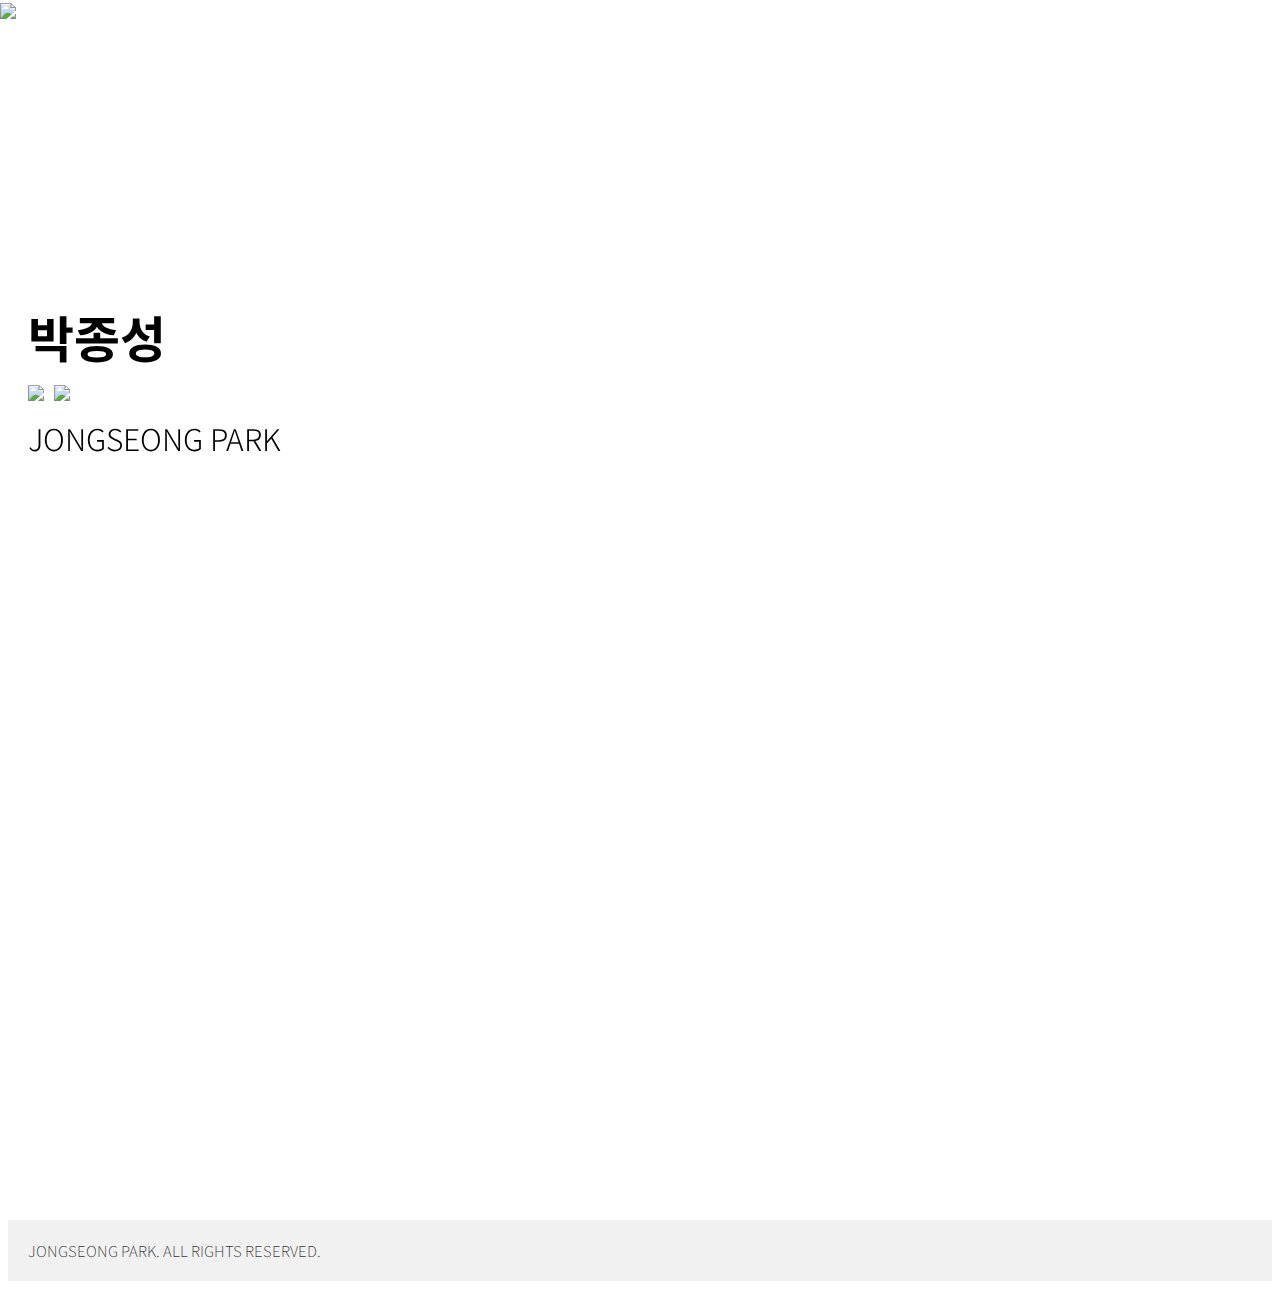
==== index.html @ b063826c "Update index.html" ====
<!DOCTYPE html>
<html lang="en">
<head>
    <meta charset="UTF-8">
    <meta http-equiv="X-UA-Compatible" content="IE=edge">
    <meta name="viewport" content="width=device-width, initial-scale=1.0">
    <title>박종성</title>
    <style>
        @import url('https://fonts.googleapis.com/css2?family=Noto+Sans+KR:wght@300&display=swap');
        @import url('https://fonts.googleapis.com/css2?family=Noto+Sans+KR:wght@700&display=swap');

        *{
            font-family: 'Noto Sans KR', sans-serif;
        }
        .bg{
            position: fixed;
            top: 0;
            left: 0;
            width: 100%;
            height: 100%;
            z-index: -10;
        }
        .bg_img{
            width: 350px;
            height: auto;
        }
        .main{
            margin-top: 0px;
            
            height: 130vh;
        }
        .name_kr{
            color: black;
            font-size: 50px;
            font-weight: 700;
            padding: 250px 0px 0px 20px;
            margin-bottom: 0px;
            
        }
        .name_en{
            color: black;
            font-size: 30px;
            font-weight: 300;
            padding: 10px 0px 0px 20px;
            margin-top: 0px;
        }
        .copyright{
            position: relative;

            background-color: #f1f1f1;
            color: rgba(0, 0, 0, 0.809);

            padding-top: 20px;
            padding-bottom: 20px;
            padding-left: 20px;

            font-size: 15px;
            font-weight: 200;
        }
        .tags{
            display: flex;
            flex-direction: row;
            padding-left: 20px;
            padding-top: 10px;
        }
        .insta{
            padding-left: 10px;
        }
    </style>
</head>
<body>
    <div class="main">
        <div class="bg">
            <img class="bg_img" src="https://firebasestorage.googleapis.com/v0/b/honeytip-park.appspot.com/o/images%2FJS.jpg?alt=media&token=c2199845-81ab-48b8-be0e-e66565438d45">
        </div>
        <p class="name_kr">박종성</p>
        <div class="tags">
            <a href="https://www.facebook.com/profile.php?id=100010257286945" class="facebook">
                <img src="http://www.mystic89.net/public/images/artists/contact/btn-fb.png" class="face">
            </a>
            <a href="https://www.instagram.com/pjsc0903/" class="instagram">
                <img src="http://www.mystic89.net/public/images/artists/contact/btn-in.png" class="insta">
            </a>
        </div>
        <p class="name_en">JONGSEONG PARK</p>
    </div>
    <div class="copyright">JONGSEONG PARK. ALL RIGHTS RESERVED.</div>
</body>
</html>
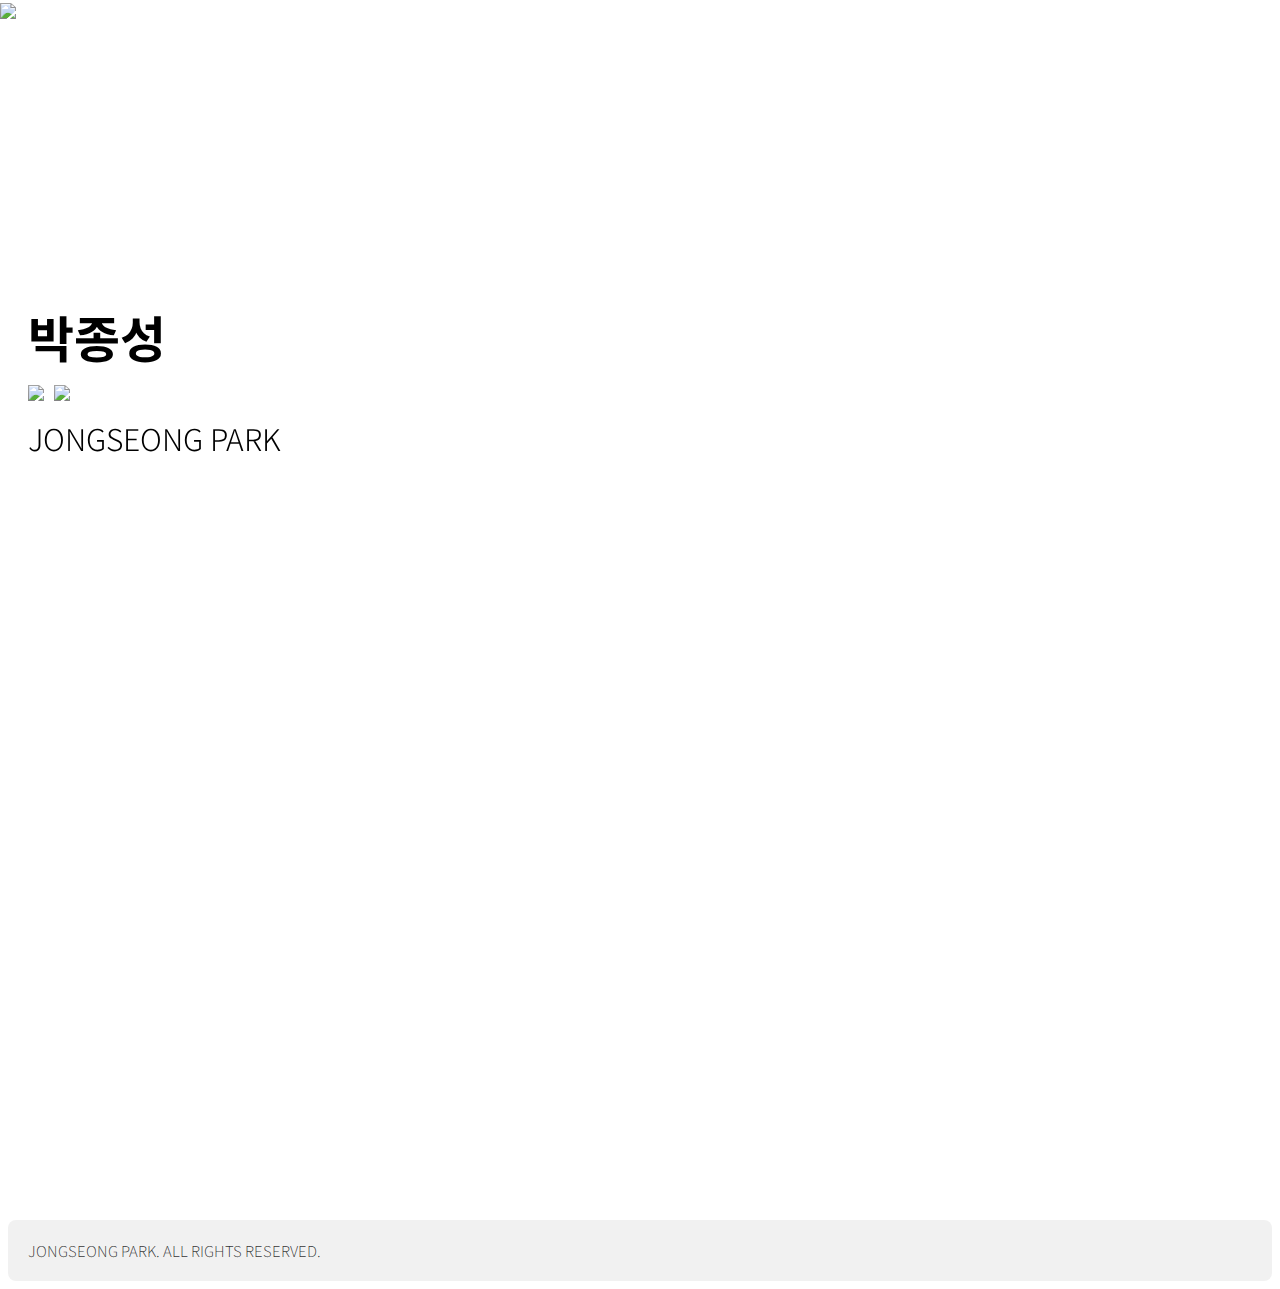
==== commit 5ad5e621: "Update index.html" ====
--- a/index.html
+++ b/index.html
@@ -21,7 +21,7 @@
             z-index: -10;
         }
         .bg_img{
-            width: 350px;
+            max-width: 100%;
             height: auto;
         }
         .main{
@@ -47,6 +47,9 @@
         .copyright{
             position: relative;
 
+            border: none;
+            border-radius: 8px;
+
             background-color: #f1f1f1;
             color: rgba(0, 0, 0, 0.809);
 
@@ -71,7 +74,7 @@
 <body>
     <div class="main">
         <div class="bg">
-            <img class="bg_img" src="https://firebasestorage.googleapis.com/v0/b/honeytip-park.appspot.com/o/images%2FJS.jpg?alt=media&token=c2199845-81ab-48b8-be0e-e66565438d45">
+            <img class="bg_img" src="https://firebasestorage.googleapis.com/v0/b/honeytip-park.appspot.com/o/images%2FIMG_8312.jpg?alt=media&token=772fc15f-e96f-4cde-b88f-b465b119fff0">
         </div>
         <p class="name_kr">박종성</p>
         <div class="tags">
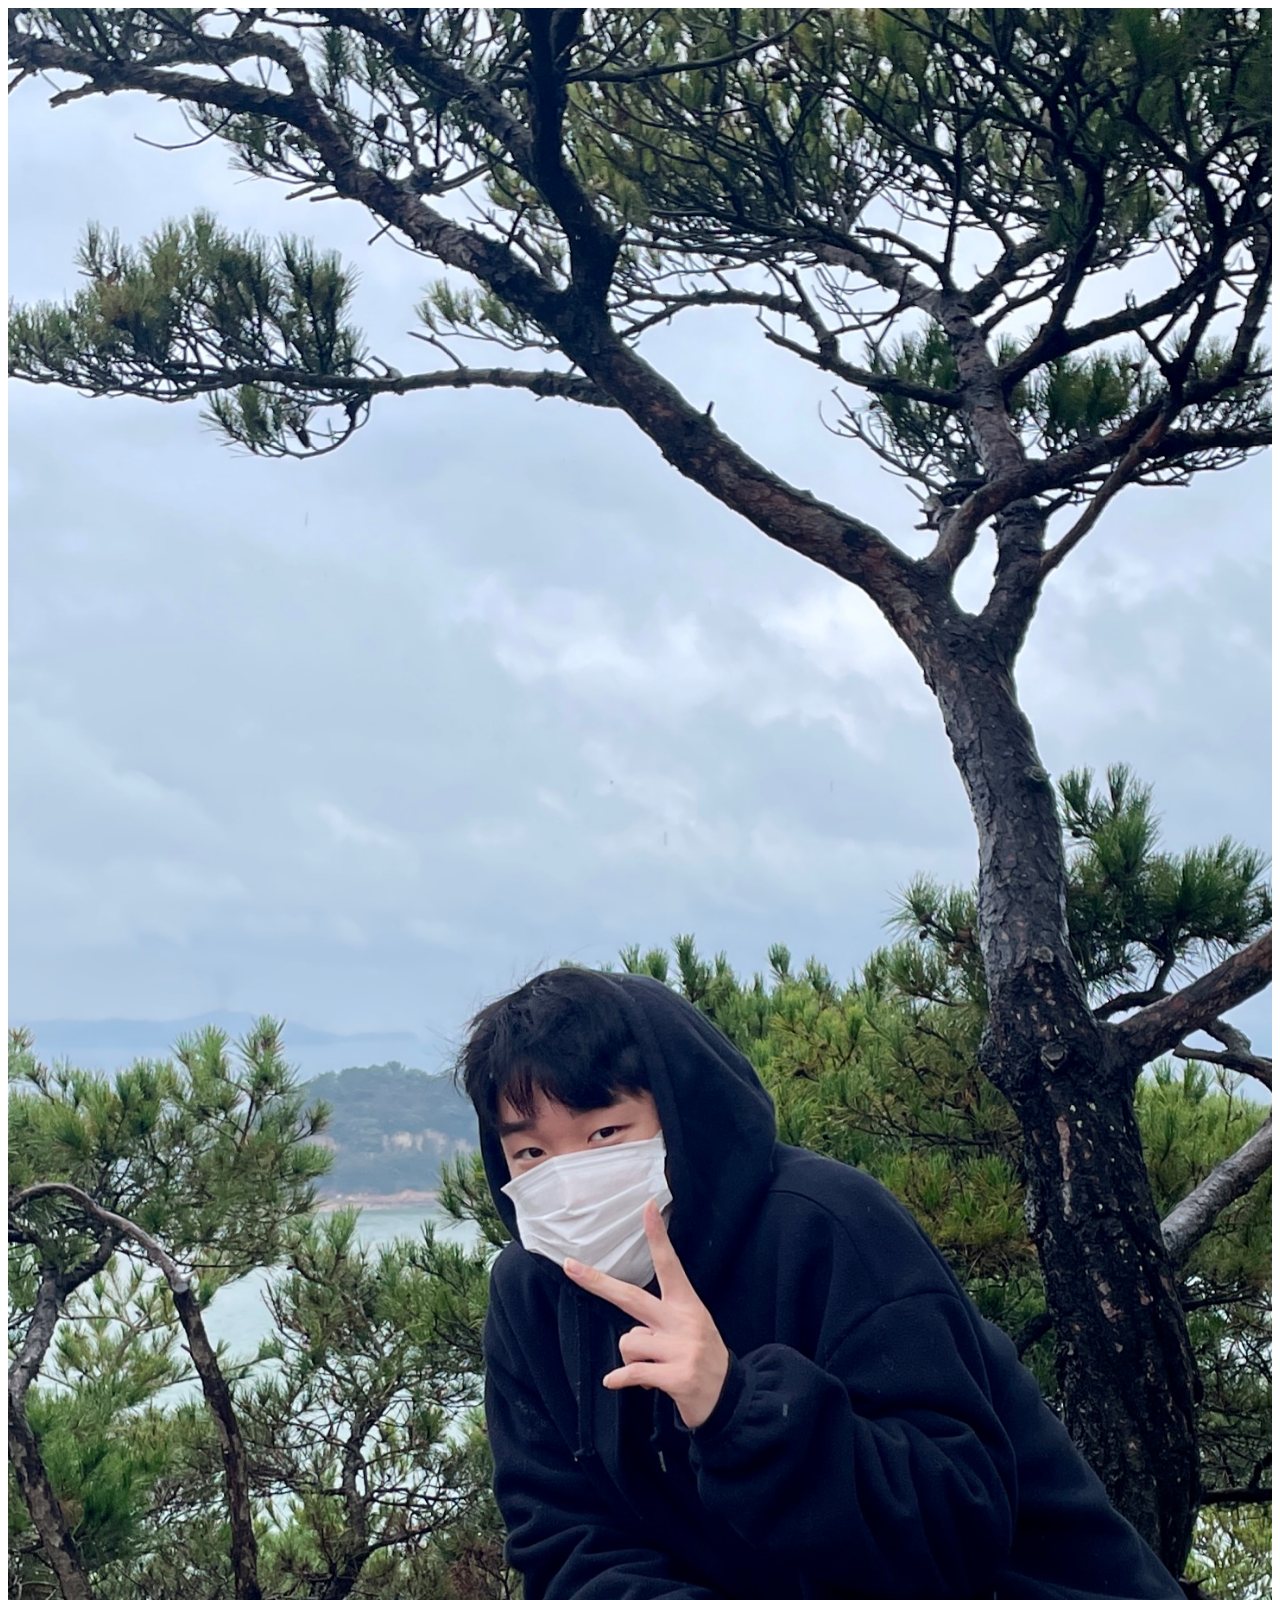
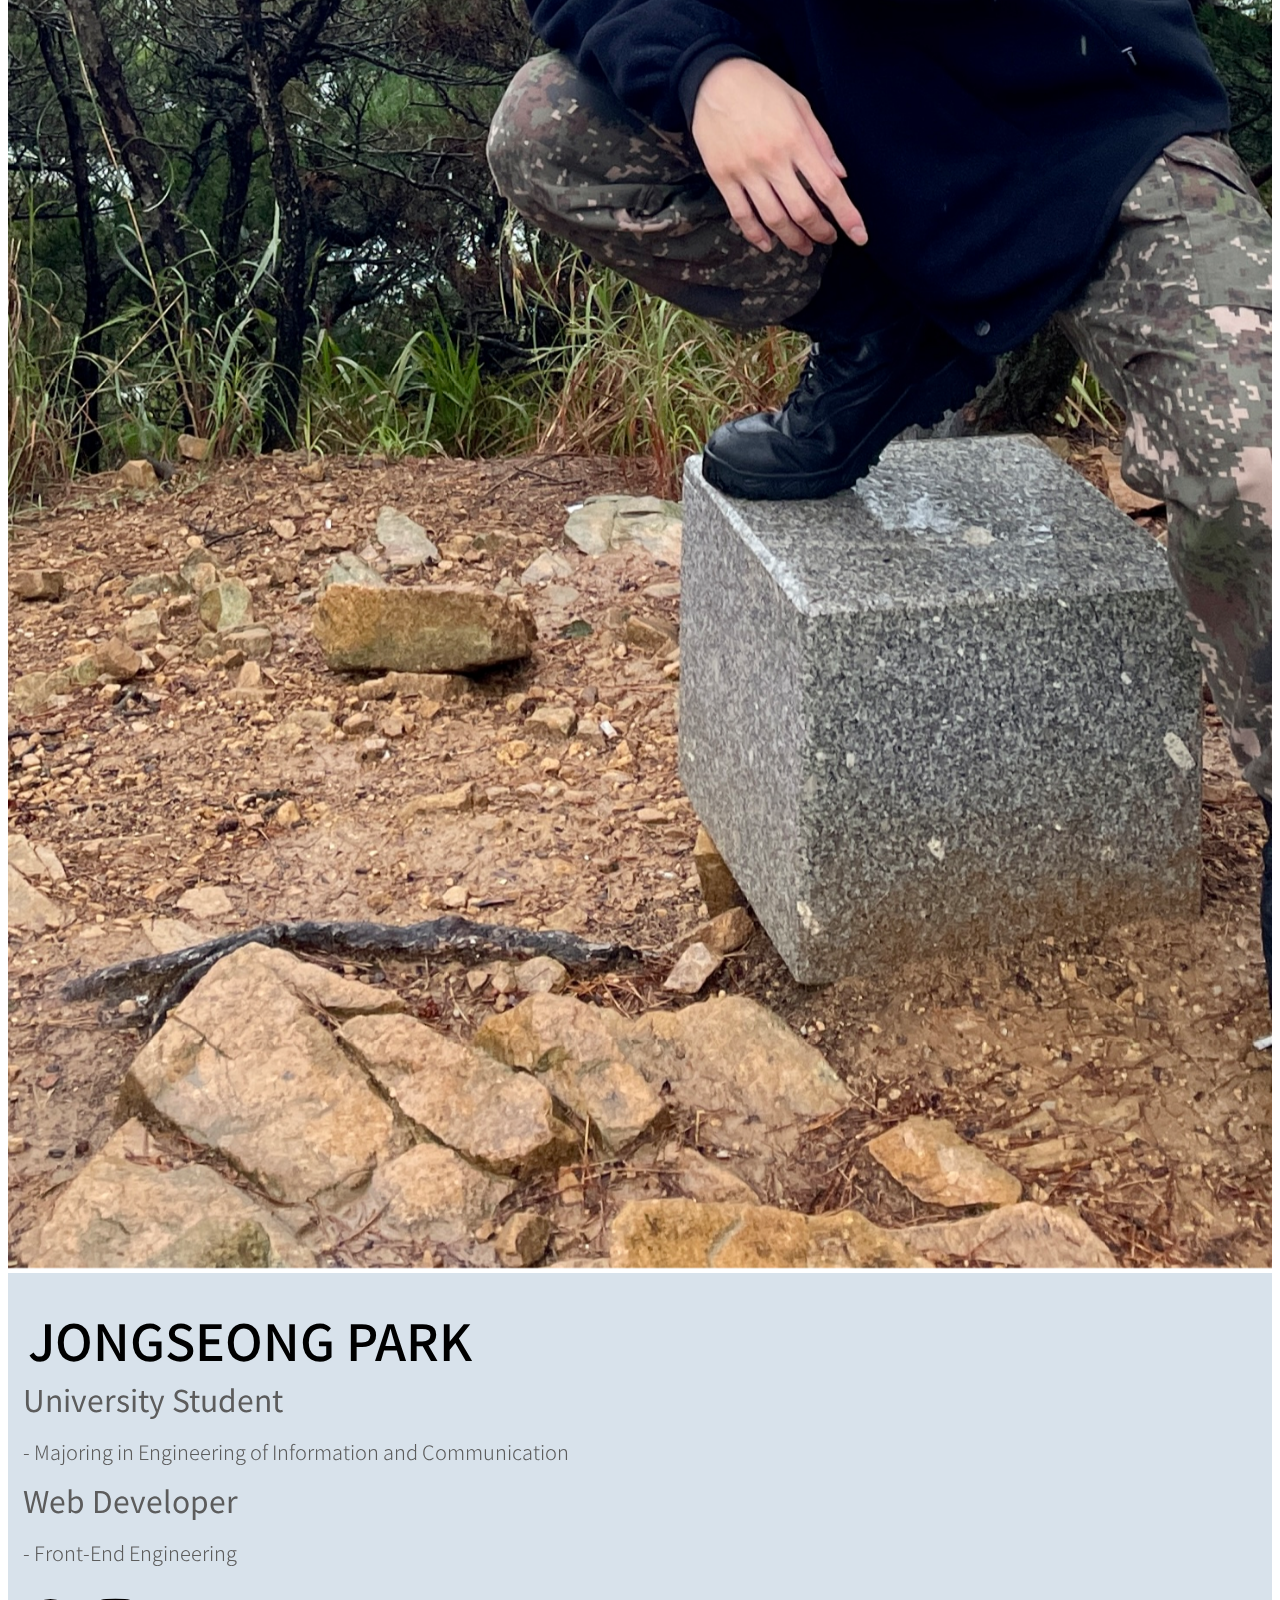
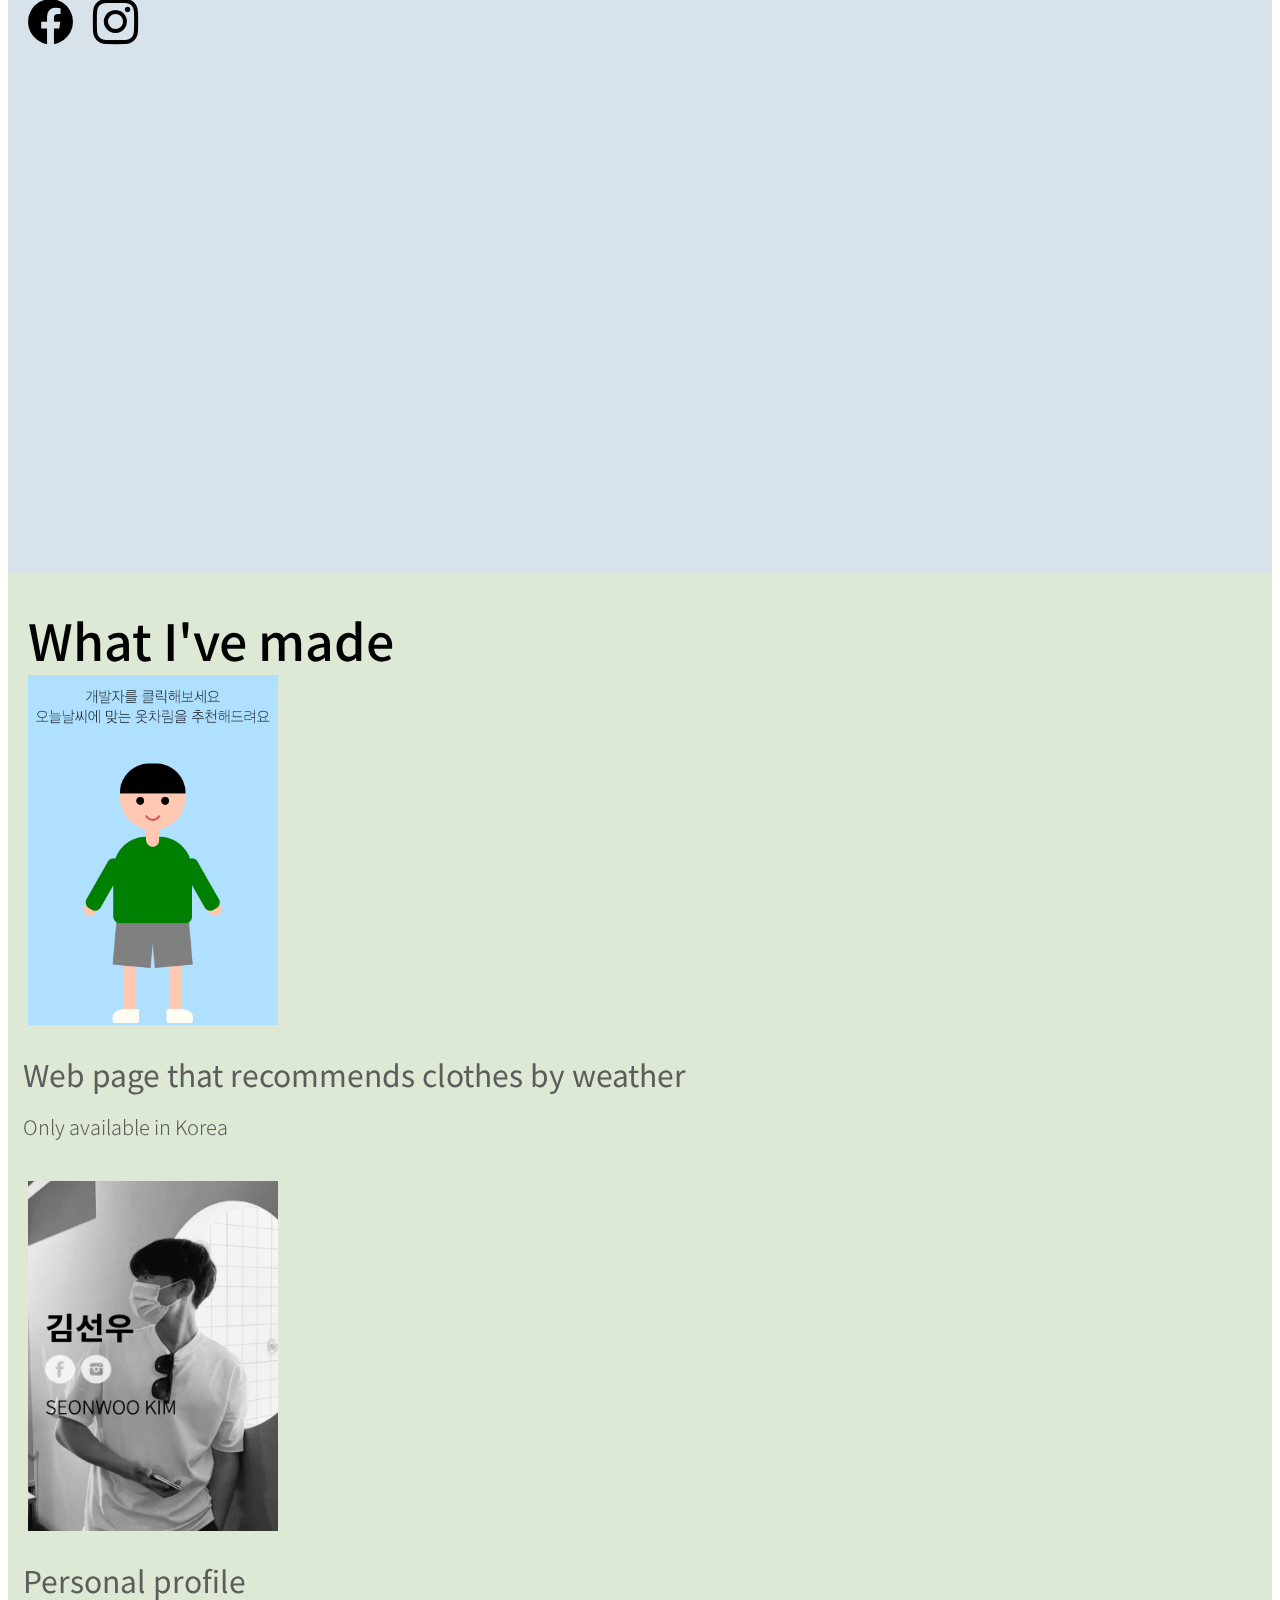
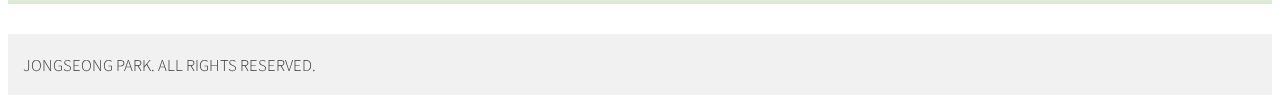
==== commit 40475cc3: "Add files via upload" ====
--- a/index.html
+++ b/index.html
@@ -4,7 +4,10 @@
     <meta charset="UTF-8">
     <meta http-equiv="X-UA-Compatible" content="IE=edge">
     <meta name="viewport" content="width=device-width, initial-scale=1.0">
-    <title>박종성</title>
+    <link href="https://cdn.jsdelivr.net/npm/bootstrap@5.2.3/dist/css/bootstrap.min.css" rel="stylesheet" integrity="sha384-rbsA2VBKQhggwzxH7pPCaAqO46MgnOM80zW1RWuH61DGLwZJEdK2Kadq2F9CUG65" crossorigin="anonymous">
+    <script src="https://cdn.jsdelivr.net/npm/bootstrap@5.2.3/dist/js/bootstrap.bundle.min.js" integrity="sha384-kenU1KFdBIe4zVF0s0G1M5b4hcpxyD9F7jL+jjXkk+Q2h455rYXK/7HAuoJl+0I4" crossorigin="anonymous"></script>
+    <link rel="stylesheet" href="https://cdn.jsdelivr.net/npm/bootstrap-icons@1.8.0/font/bootstrap-icons.css">
+    <title>JONGSEONG PARK</title>
     <style>
         @import url('https://fonts.googleapis.com/css2?family=Noto+Sans+KR:wght@300&display=swap');
         @import url('https://fonts.googleapis.com/css2?family=Noto+Sans+KR:wght@700&display=swap');
@@ -12,50 +15,71 @@
         *{
             font-family: 'Noto Sans KR', sans-serif;
         }
+        .row > *{
+            margin: 0 0 0 0;
+            padding: 0 0 0 0;
+        }
+        .row > #first_content{
+            padding-left: 11px;
+        }
+        .row > #second_content{
+            padding-left: 11px;
+        }
         .bg{
-            position: fixed;
+            position: sticky;
             top: 0;
-            left: 0;
-            width: 100%;
-            height: 100%;
             z-index: -10;
         }
         .bg_img{
-            max-width: 100%;
-            height: auto;
+            width: 100%;
         }
         .main{
             margin-top: 0px;
-            
-            height: 130vh;
         }
-        .name_kr{
+        #first_content{
+            margin-left: 0;
+            margin-right: 0;
+
+            background-color: rgba(209, 221, 231, 0.85);
+
+            max-width: 100%;
+            height: 100vh;
+        }
+        #second_content{
+            margin-left: 0;
+            margin-right: 0;
+
+            background-color: rgba(218, 231, 209, 0.93);
+
+            max-width: 100%;
+        }
+        .name{
             color: black;
             font-size: 50px;
-            font-weight: 700;
-            padding: 250px 0px 0px 20px;
-            margin-bottom: 0px;
+            font-weight: 500;
+            padding: 30px 0px 0px 20px;
             
         }
-        .name_en{
-            color: black;
+        .description{
+            color: rgb(92, 92, 92);
             font-size: 30px;
+            font-weight: 400;
+            line-height: 160%;
+            margin-top: 0px;
+            padding-left: 15px;
+        }
+        p > span{
+            color: rgb(92, 92, 92);
+            font-size: 20px;
             font-weight: 300;
-            padding: 10px 0px 0px 20px;
-            margin-top: 0px;
         }
         .copyright{
-            position: relative;
-
-            border: none;
-            border-radius: 8px;
-
             background-color: #f1f1f1;
             color: rgba(0, 0, 0, 0.809);
 
             padding-top: 20px;
             padding-bottom: 20px;
-            padding-left: 20px;
+            padding-left: 15px;
 
             font-size: 15px;
             font-weight: 200;
@@ -65,28 +89,77 @@
             flex-direction: row;
             padding-left: 20px;
             padding-top: 10px;
+            padding-bottom: 20px;
+
+            z-index: 10;
         }
-        .insta{
-            padding-left: 10px;
+        i{
+            font-size: 45px;
+            color: black;
+        }
+        #insta{
+            padding-left: 20px;
+        }
+        #content_img{
+            width: 250px;
+            height: 350px;
+            padding: 0 0 20px 20px;
         }
     </style>
 </head>
 <body>
-    <div class="main">
-        <div class="bg">
-            <img class="bg_img" src="https://firebasestorage.googleapis.com/v0/b/honeytip-park.appspot.com/o/images%2FIMG_8312.jpg?alt=media&token=772fc15f-e96f-4cde-b88f-b465b119fff0">
+    <div class="container main">
+        <div class="row" >
+            <div class="bg col-12 col-lg-3">
+                <img src="jongseong.jpg" class="bg_img">
+            </div>
+            <div class="content col-12 col-lg-9">
+                <div class="row" id="first_content">
+                    <p class="name">JONGSEONG PARK</p>
+                    <p class="description">
+                        University Student<br>
+                        <span>- Majoring in Engineering of Information and Communication</span><br>
+                        Web Developer<br>
+                        <span>- Front-End Engineering</span>
+                    </p>
+                    <div class="tags">
+                        <a href="https://www.facebook.com/profile.php?id=100010257286945">
+                            <i class="bi bi-facebook" id="face"></i>
+                        </a>
+                        <a href="https://www.instagram.com/pjsc0903/">
+                            <i class="bi bi-instagram" id="insta"></i>
+                        </a>
+                    </div>
+                </div>
+                <div class="row" id="second_content">
+                    <p class="name">What I've made</p>
+                    <div class="row">
+                        <div class="col-12 col-lg-3">
+                            <a href="https://clothes-by-weather.netlify.app">
+                                <img src="screenWT.png" id="content_img">
+                            </a>
+                        </div>
+                        <div class="col-12 col-lg-9">
+                            <p class="description">Web page that recommends clothes by weather<br>
+                                <span>Only available in Korea</span>
+                            </p>
+                        </div>
+                    </div>
+                    <div class="row">
+                        <div class="col-12 col-lg-3">
+                            <a href="https://parkjongseong93.github.io/SeonWoo/">
+                                <img src="screenSW.png" id="content_img">
+                            </a>
+                        </div>
+                        <div class="col-12 col-lg-9">
+                            <p class="description">Personal profile</p>
+                        </div>
+                    </div>
+                </div>
+            </div>
         </div>
-        <p class="name_kr">박종성</p>
-        <div class="tags">
-            <a href="https://www.facebook.com/profile.php?id=100010257286945" class="facebook">
-                <img src="http://www.mystic89.net/public/images/artists/contact/btn-fb.png" class="face">
-            </a>
-            <a href="https://www.instagram.com/pjsc0903/" class="instagram">
-                <img src="http://www.mystic89.net/public/images/artists/contact/btn-in.png" class="insta">
-            </a>
-        </div>
-        <p class="name_en">JONGSEONG PARK</p>
     </div>
     <div class="copyright">JONGSEONG PARK. ALL RIGHTS RESERVED.</div>
+    
 </body>
-</html>
+</html>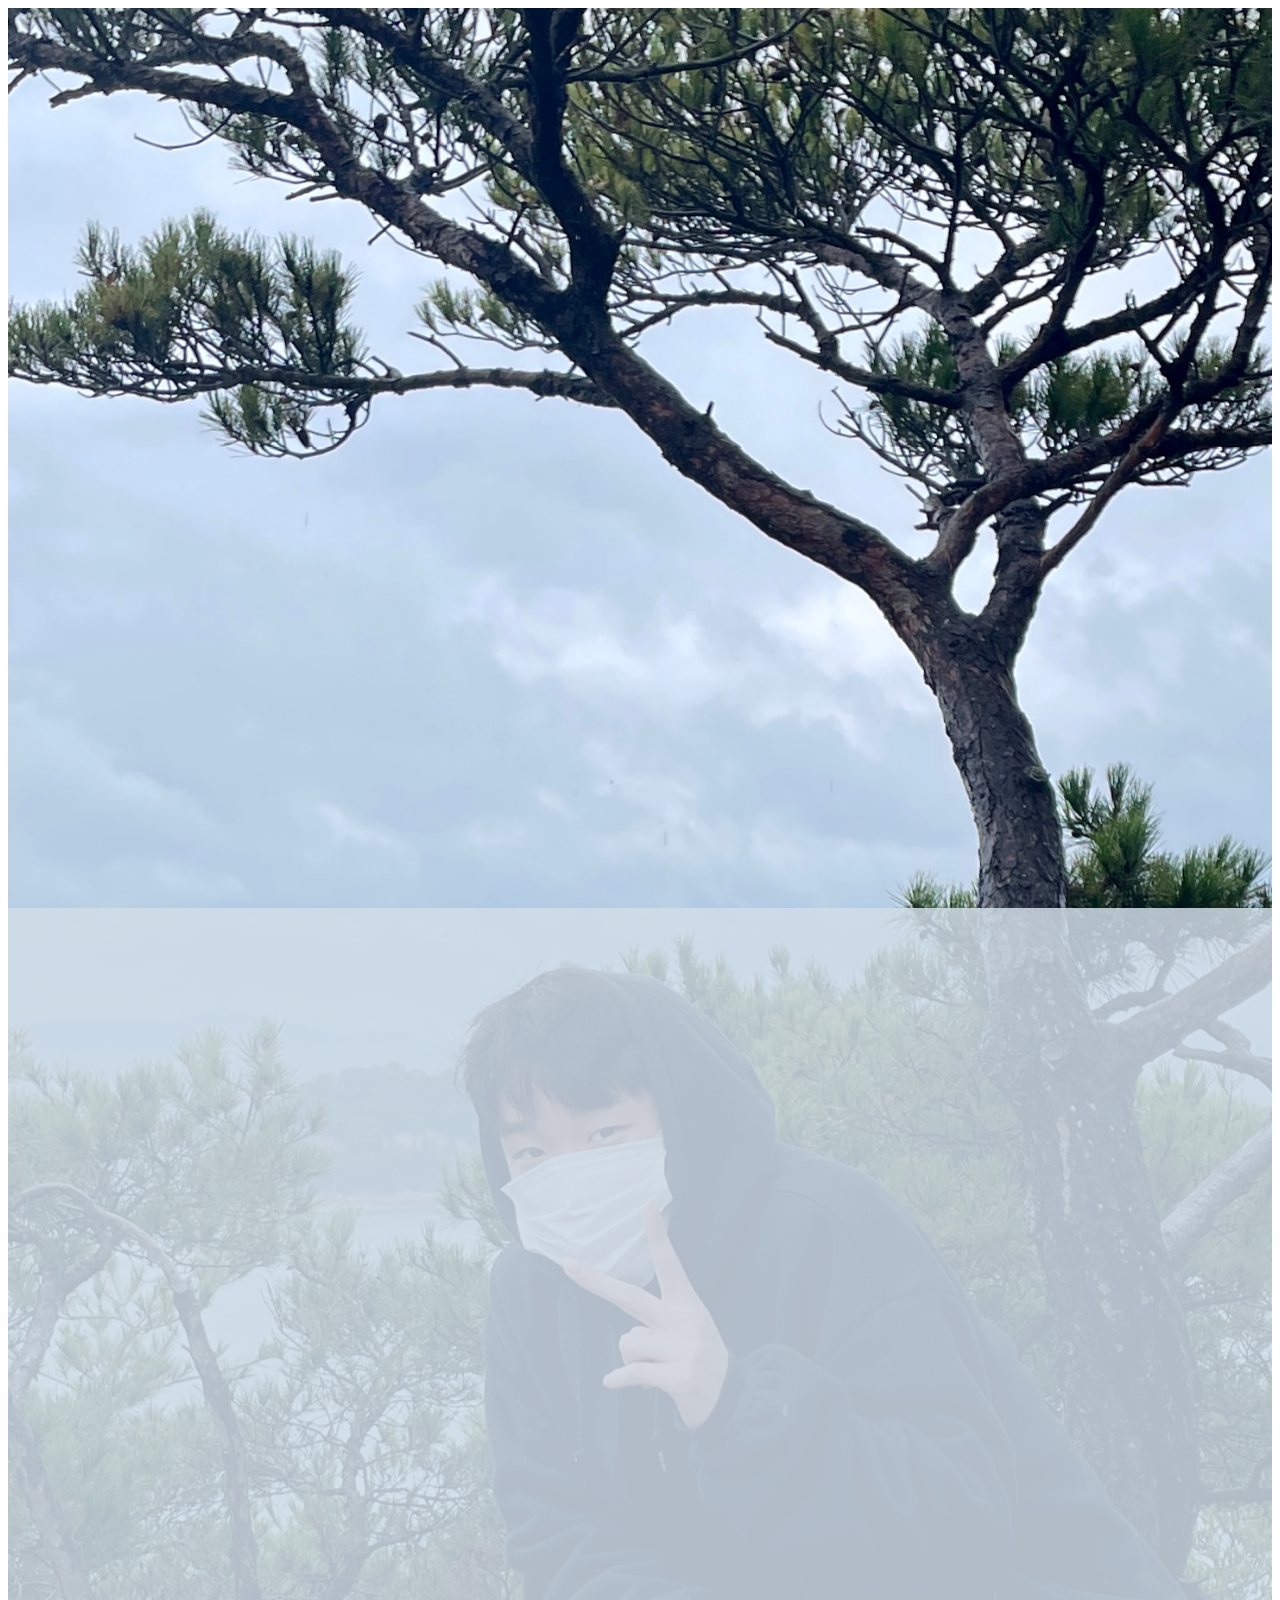
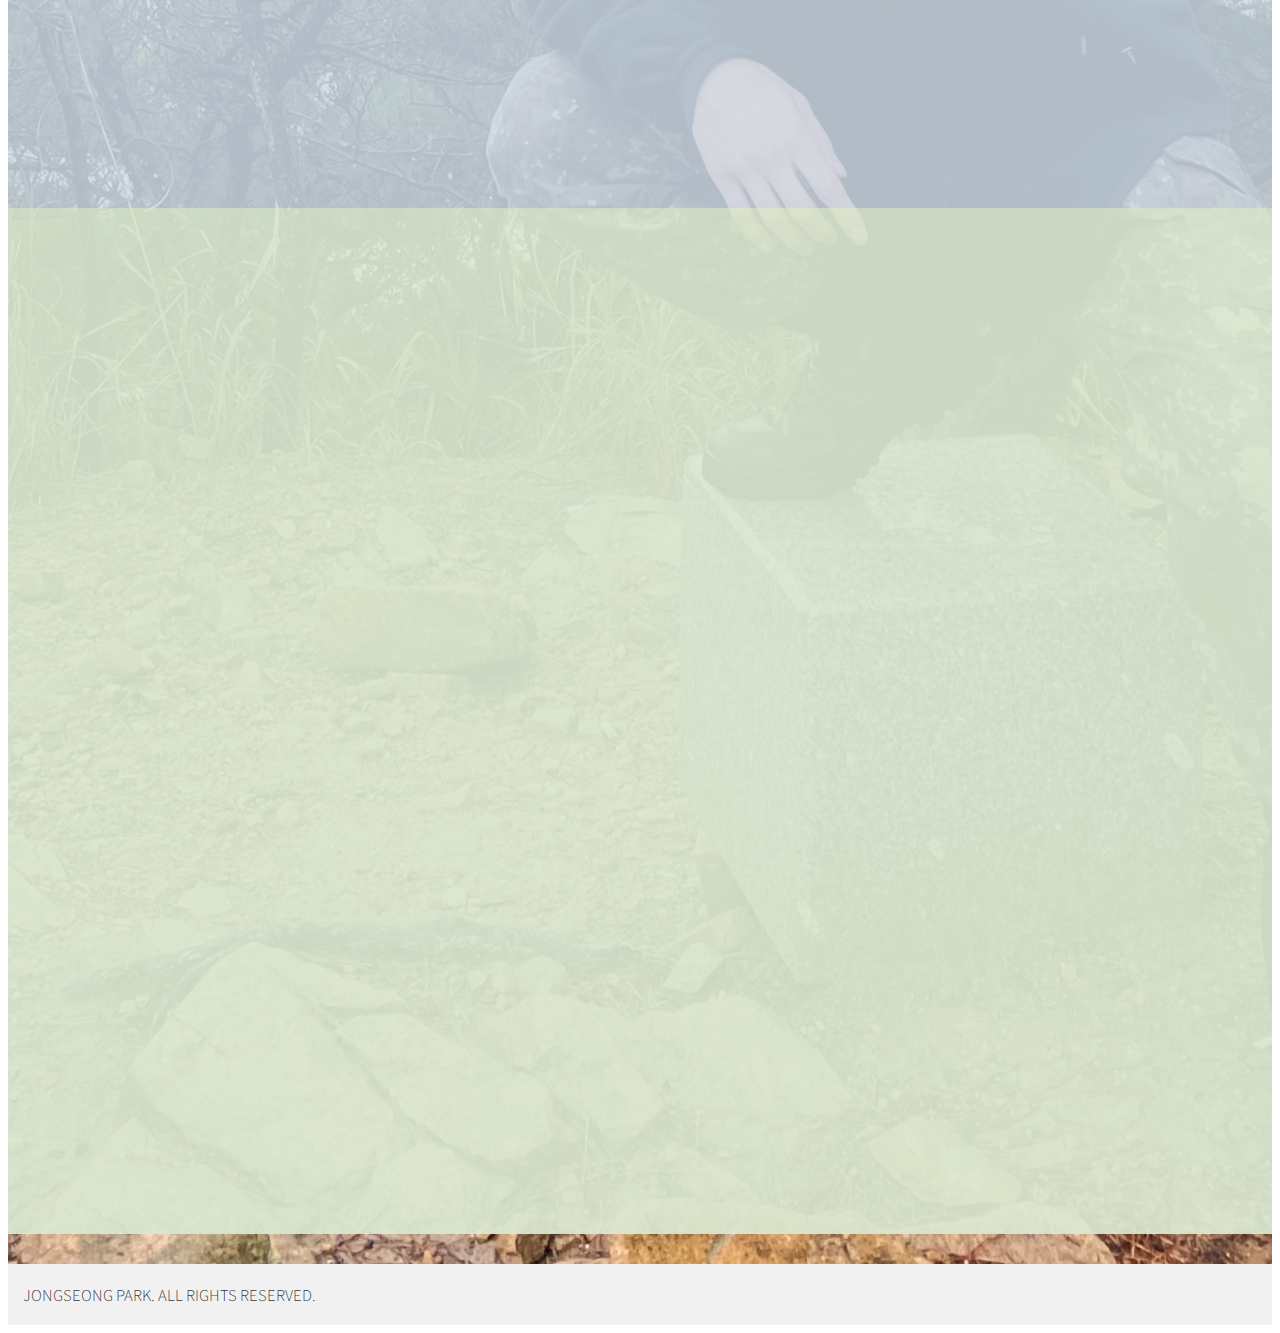
==== commit 03ca000b: "Add files via upload" ====
--- a/index.html
+++ b/index.html
@@ -7,6 +7,7 @@
     <link href="https://cdn.jsdelivr.net/npm/bootstrap@5.2.3/dist/css/bootstrap.min.css" rel="stylesheet" integrity="sha384-rbsA2VBKQhggwzxH7pPCaAqO46MgnOM80zW1RWuH61DGLwZJEdK2Kadq2F9CUG65" crossorigin="anonymous">
     <script src="https://cdn.jsdelivr.net/npm/bootstrap@5.2.3/dist/js/bootstrap.bundle.min.js" integrity="sha384-kenU1KFdBIe4zVF0s0G1M5b4hcpxyD9F7jL+jjXkk+Q2h455rYXK/7HAuoJl+0I4" crossorigin="anonymous"></script>
     <link rel="stylesheet" href="https://cdn.jsdelivr.net/npm/bootstrap-icons@1.8.0/font/bootstrap-icons.css">
+    <script src="https://ajax.googleapis.com/ajax/libs/jquery/3.6.0/jquery.min.js"></script>
     <title>JONGSEONG PARK</title>
     <style>
         @import url('https://fonts.googleapis.com/css2?family=Noto+Sans+KR:wght@300&display=swap');
@@ -29,9 +30,11 @@
             position: sticky;
             top: 0;
             z-index: -10;
+
+            height: 100vh;
         }
         .bg_img{
-            width: 100%;
+            max-width: 100%;
         }
         .main{
             margin-top: 0px;
@@ -43,6 +46,7 @@
             background-color: rgba(209, 221, 231, 0.85);
 
             max-width: 100%;
+
             height: 100vh;
         }
         #second_content{
@@ -53,20 +57,51 @@
 
             max-width: 100%;
         }
-        .name{
+        .nameFirst{
             color: black;
             font-size: 50px;
             font-weight: 500;
             padding: 30px 0px 0px 20px;
-            
-        }
-        .description{
+
+            opacity: 0;
+        }
+        .descriptionFirst{
             color: rgb(92, 92, 92);
             font-size: 30px;
             font-weight: 400;
             line-height: 160%;
             margin-top: 0px;
             padding-left: 15px;
+
+            opacity: 0;
+        }
+        .nameSecond{
+            color: black;
+            font-size: 50px;
+            font-weight: 500;
+            padding: 30px 0px 0px 20px;
+
+            opacity: 0;
+        }
+        .descriptionSecond{
+            color: rgb(92, 92, 92);
+            font-size: 30px;
+            font-weight: 400;
+            line-height: 160%;
+            margin-top: 0px;
+            padding-left: 40px;
+
+            opacity: 0;
+        }
+        .descriptionThird{
+            color: rgb(92, 92, 92);
+            font-size: 30px;
+            font-weight: 400;
+            line-height: 160%;
+            margin-top: 0px;
+            padding-left: 40px;
+
+            opacity: 0;
         }
         p > span{
             color: rgb(92, 92, 92);
@@ -92,6 +127,8 @@
             padding-bottom: 20px;
 
             z-index: 10;
+
+            opacity: 0;
         }
         i{
             font-size: 45px;
@@ -101,22 +138,53 @@
             padding-left: 20px;
         }
         #content_img{
-            width: 250px;
-            height: 350px;
+            background-size: cover;
+
+            max-width: 250px;
+            max-height: 350px;
             padding: 0 0 20px 20px;
+
+            opacity: 0;
         }
     </style>
+    <script>
+        $(document).ready(function() {
+            $('.nameFirst, .descriptionFirst, .nameSecond, .descriptionSecond, .descriptionThird, .tags, #content_img').each( function(i){
+                    
+                    var bottom_of_element = $(this).offset().top + $(this).outerHeight() / 3;
+                    var bottom_of_window = $(window).scrollTop() + $(window).height();
+                    
+                    if( bottom_of_window > bottom_of_element ){
+                        $(this).animate({'opacity':'1'},1000);
+                    }
+                });
+
+            $(window).scroll( function(){
+                    
+                $('.nameFirst, .descriptionFirst, .nameSecond, .descriptionSecond, .descriptionThird, .tags, #content_img').each( function(i){
+                    
+                    var bottom_of_element = $(this).offset().top + $(this).outerHeight() / 3;
+                    var bottom_of_window = $(window).scrollTop() + $(window).height();
+                    
+                    if( bottom_of_window > bottom_of_element ){
+                        $(this).animate({'opacity':'1'},1000);
+                    }
+                    
+                }); 
+            });
+        });
+    </script>
 </head>
 <body>
     <div class="container main">
         <div class="row" >
-            <div class="bg col-12 col-lg-3">
+            <div class="bg col-12 col-xl-3">
                 <img src="jongseong.jpg" class="bg_img">
             </div>
-            <div class="content col-12 col-lg-9">
+            <div class="content col-12 col-xl-9">
                 <div class="row" id="first_content">
-                    <p class="name">JONGSEONG PARK</p>
-                    <p class="description">
+                    <p class="nameFirst">JONGSEONG PARK</p>
+                    <p class="descriptionFirst">
                         University Student<br>
                         <span>- Majoring in Engineering of Information and Communication</span><br>
                         Web Developer<br>
@@ -132,27 +200,27 @@
                     </div>
                 </div>
                 <div class="row" id="second_content">
-                    <p class="name">What I've made</p>
+                    <p class="nameSecond">What I've made</p>
                     <div class="row">
-                        <div class="col-12 col-lg-3">
+                        <div class="col-12 col-xl-3">
                             <a href="https://clothes-by-weather.netlify.app">
                                 <img src="screenWT.png" id="content_img">
                             </a>
                         </div>
-                        <div class="col-12 col-lg-9">
-                            <p class="description">Web page that recommends clothes by weather<br>
+                        <div class="col-12 col-xl-9">
+                            <p class="descriptionSecond">Web page that recommends clothes by weather<br>
                                 <span>Only available in Korea</span>
                             </p>
                         </div>
                     </div>
                     <div class="row">
-                        <div class="col-12 col-lg-3">
+                        <div class="col-12 col-xl-3">
                             <a href="https://parkjongseong93.github.io/SeonWoo/">
                                 <img src="screenSW.png" id="content_img">
                             </a>
                         </div>
-                        <div class="col-12 col-lg-9">
-                            <p class="description">Personal profile</p>
+                        <div class="col-12 col-xl-9">
+                            <p class="descriptionThird">Personal profile</p>
                         </div>
                     </div>
                 </div>
@@ -160,6 +228,5 @@
         </div>
     </div>
     <div class="copyright">JONGSEONG PARK. ALL RIGHTS RESERVED.</div>
-    
 </body>
 </html>